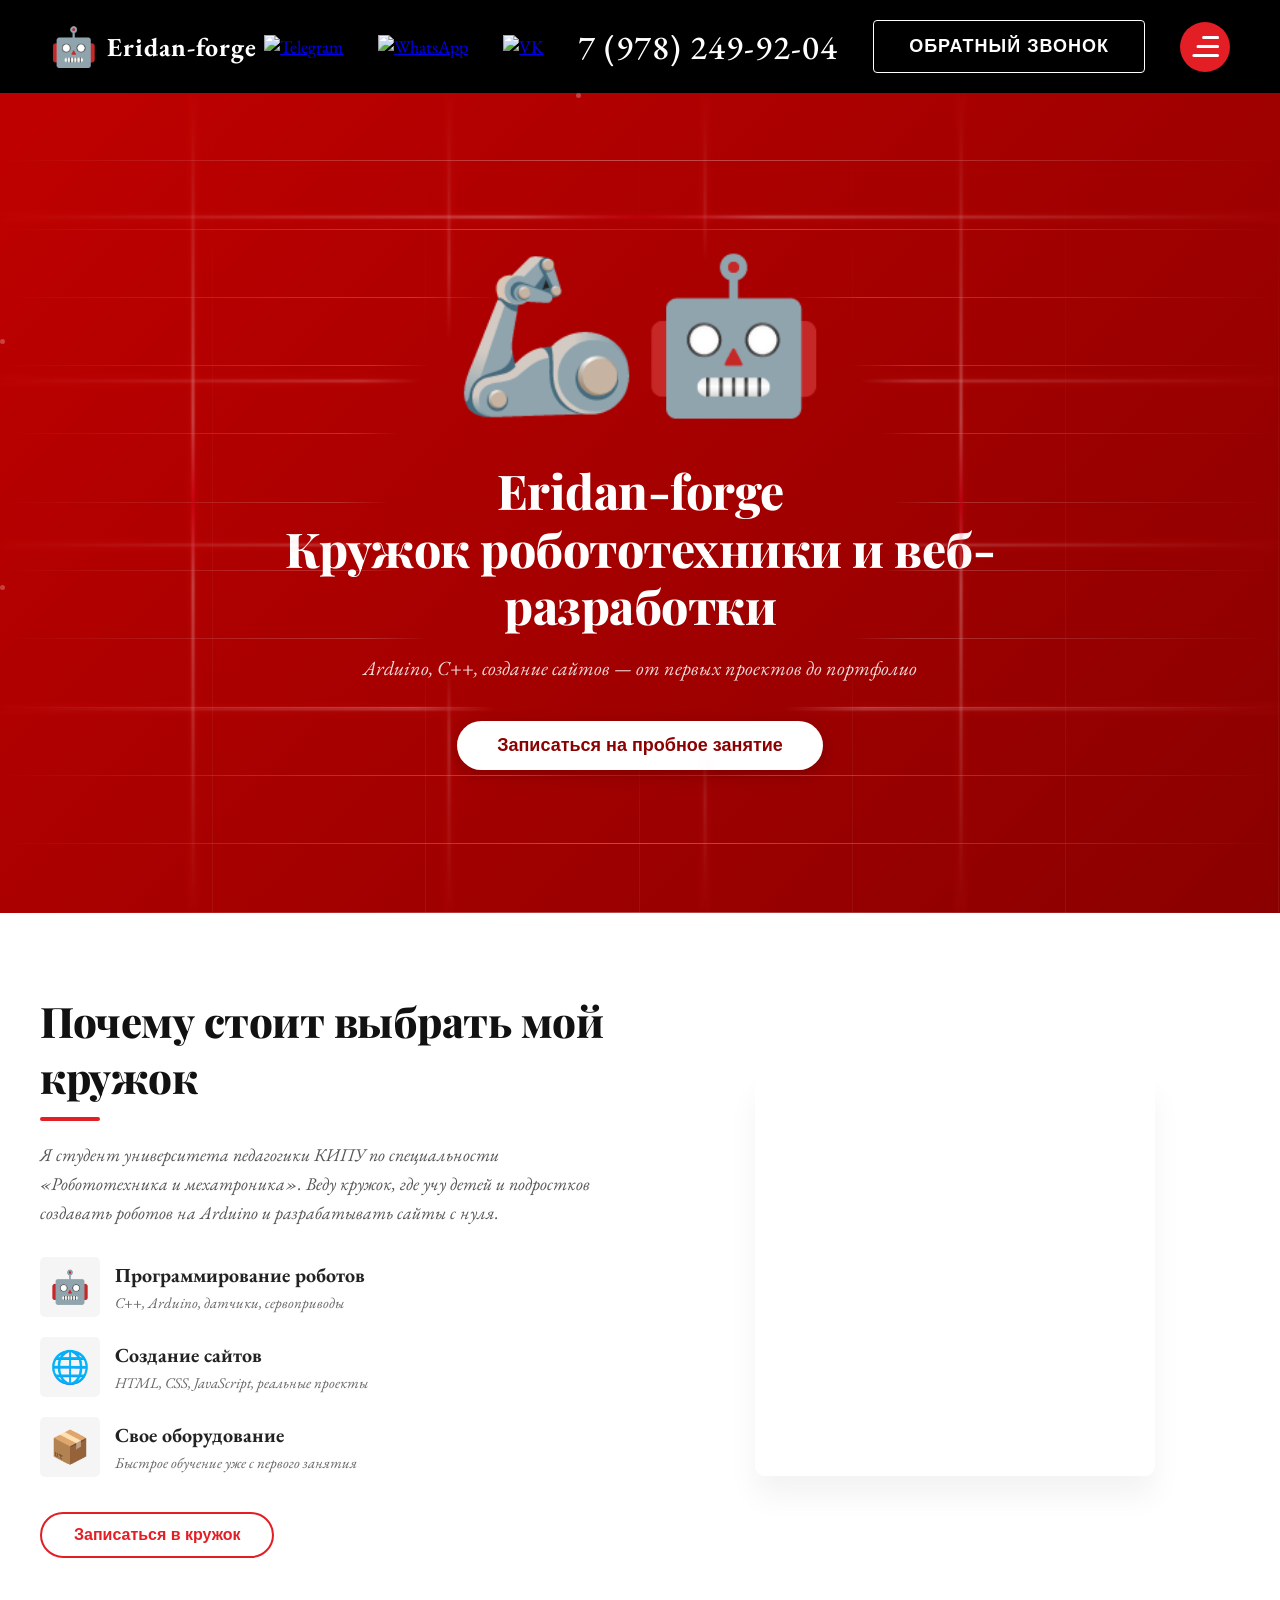
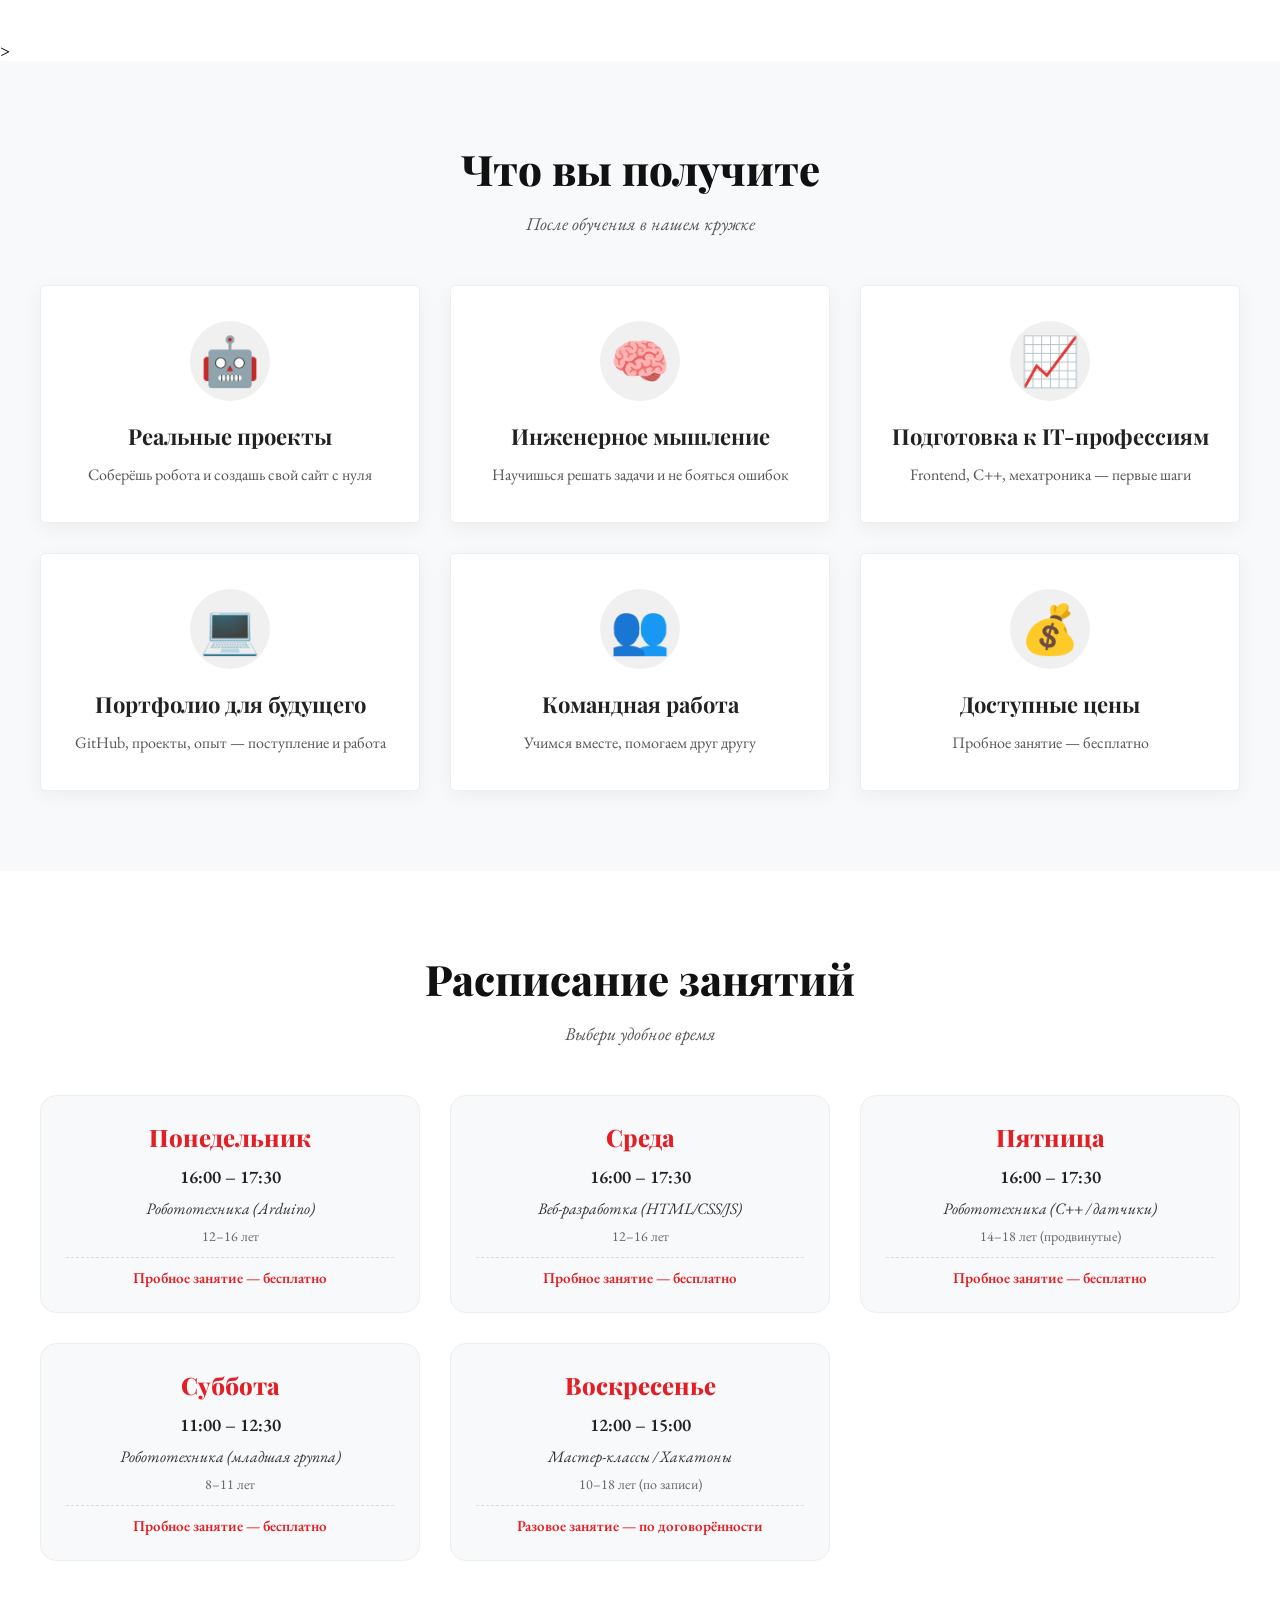
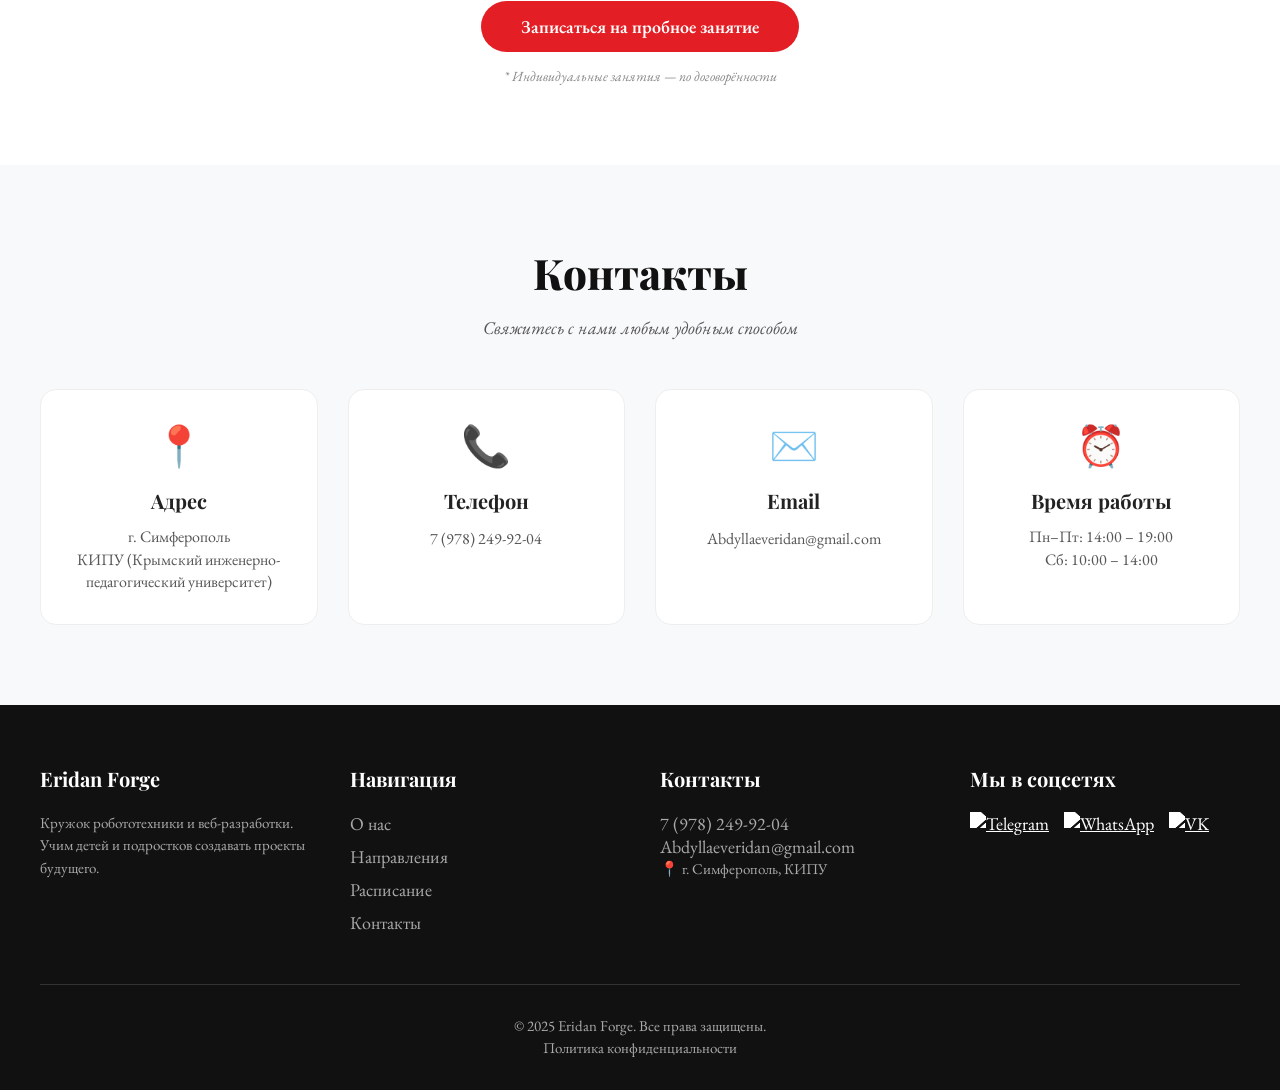
==== ROBOT-SITE/index.html @ 7666ee65 "Первый коммит: сайт готов" ====
<!DOCTYPE html>
<html lang="ru">
<head>
    <!-- ЧАСТЬ 1 -->
    <meta charset="UTF-8">
    <meta name="viewport" content="width=device-width, initial-scale=1.0">
    <title>Eridan-forge | Робототехника</title>
    <link rel="stylesheet" href="style.css">
    <link rel="icon" type="image/svg+xml" href="data:image/svg+xml,<svg xmlns='http://www.w3.org/2000/svg' viewBox='0 0 100 100'><text y='.9em' font-size='90'>🤖</text></svg>">
</head>
<body>

    <div class="topbar">
        <div class="logo">
            <div class="logo-icon">🤖</div>
            <span class="logo-text">Eridan-forge</span>
        </div>
        
        <div class="contacts">
            <!-- Telegram -->
            <a href="#"><img src="https://img.icons8.com/material-rounded/24/ffffff/telegram-app.png" alt="Telegram"></a>
            
            <!-- WhatsApp -->
            <a href="#"><img src="https://img.icons8.com/material-rounded/24/ffffff/whatsapp--v1.png" alt="WhatsApp"></a>
            
            <!-- VK -->
            <a href="#"><img src="https://img.icons8.com/material-rounded/24/ffffff/vk-com--v1.png" alt="VK"></a>
            
            <a href="tel:79782499204" class="phone">7 (978) 249-92-04</a>
            <button class="callback-btn">ОБРАТНЫЙ ЗВОНОК</button>
            <button class="menu-btn" id="menu-Btn">
                <span></span>
                <span></span>
                <span></span>
            </button>
        </div>
    </div>
<!-- ЧАСТЬ 2 -->
    <section class="hero" id="home">

<div class="grid-neon">
    <div class="grid-lines">
        <div class="grid-v"></div> <div class="grid-v"></div>
        <div class="grid-v"></div> <div class="grid-v"></div>
        <div class="grid-v"></div> <div class="grid-v"></div>
        <div class="grid-v"></div> <div class="grid-v"></div>
        <div class="grid-v"></div> <div class="grid-v"></div>
        <div class="grid-v"></div> <div class="grid-v"></div>
    </div>
    
    <div class="grid-h">
        <div class="grid-h-line"></div> <div class="grid-h-line"></div>
        <div class="grid-h-line"></div> <div class="grid-h-line"></div>
        <div class="grid-h-line"></div> <div class="grid-h-line"></div>
        <div class="grid-h-line"></div> <div class="grid-h-line"></div>
        <div class="grid-h-line"></div> <div class="grid-h-line"></div>
        <div class="grid-h-line"></div> <div class="grid-h-line"></div>
    </div>
    
    <div class="runners-h">
        <div class="runner-h" style="top: 15%; animation-delay: 0s;"></div>
        <div class="runner-h" style="top: 35%; animation-delay: -2s;"></div>
        <div class="runner-h" style="top: 55%; animation-delay: -4s;"></div>
        <div class="runner-h" style="top: 75%; animation-delay: -6s;"></div>
    </div>
    
    <div class="runners-v">
        <div class="runner-v" style="left: 15%; animation-delay: 0s;"></div>
        <div class="runner-v" style="left: 35%; animation-delay: -2s;"></div>
        <div class="runner-v" style="left: 55%; animation-delay: -4s;"></div>
        <div class="runner-v" style="left: 75%; animation-delay: -6s;"></div>
    </div>
    
    <div class="neon-dots">
        <div class="neon-dot" style="top: 15%; left: 15%; animation-delay: 0s;"></div>
        <div class="neon-dot" style="top: 35%; left: 35%; animation-delay: 0.6s;"></div>
        <div class="neon-dot" style="top: 55%; left: 55%; animation-delay: 1.2s;"></div>
        <div class="neon-dot" style="top: 75%; left: 75%; animation-delay: 1.8s;"></div>
        <div class="neon-dot" style="top: 85%; left: 25%; animation-delay: 2.4s;"></div>
    </div>
    
    <div class="travel-dot" style="top: 30%; animation: travelHorizontal 5s linear infinite; animation-delay: 0s;"></div>
    <div class="travel-dot" style="top: 60%; animation: travelHorizontal 6s linear infinite; animation-delay: -2s;"></div>
    <div class="travel-dot travel-dot-vertical" style="left: 45%; animation: travelVertical 5s linear infinite; animation-delay: -1s;"></div>
</div>

        <div class="hero-content">
            <div class="hero-robot">🦾🤖</div>
            <h1 class="hero-title">Eridan-forge<br>Кружок робототехники и веб-разработки</h1>
            <p class="hero-subtitle">Arduino, C++, создание сайтов — от первых проектов до портфолио</p>
            <button class="hero-btn">Записаться на пробное занятие</button>
        </div>
    </section>






    <!-- ЧАСТЬ 4 -->
    <section class="why-us" id="about">
        <div class="why-container">
            <div class="why-text">
                <h2 class="why-title">Почему стоит выбрать мой кружок</h2>
                <p class="why-description">
                    Я студент университета педагогики КИПУ по специальности «Робототехника и мехатроника». 
                    Веду кружок, где учу детей и подростков создавать роботов на Arduino 
                    и разрабатывать сайты с нуля.
                </p>
                <div class="why-features">
                    <div class="feature">
                        <span class="feature-icon">🤖</span>
                        <div>
                            <h4>Программирование роботов</h4>
                            <p>C++, Arduino, датчики, сервоприводы</p>
                        </div>
                    </div>
                    <div class="feature">
                        <span class="feature-icon">🌐</span>
                        <div>
                            <h4>Создание сайтов</h4>
                            <p>HTML, CSS, JavaScript, реальные проекты</p>
                        </div>
                    </div>
                    <div class="feature">
                        <span class="feature-icon">📦</span>
                        <div>
                            <h4>Свое оборудование</h4>
                            <p>Быстрое обучение уже с первого занятия</p>
                        </div>
                    </div>
                </div>
                <button class="why-btn">Записаться в кружок</button>
            </div>
            <div class="why-image">
                <div class="robot-placeholder"></div>
            </div>
        </div>
    </section>>








<!-- ЧАСТЬ 5 -->
    <section class="features-grid">
        <div class="container">
            <h2 class="section-title">Что вы получите</h2>
            <p class="section-subtitle">После обучения в нашем кружке</p>
            
            <div class="grid-cards">
                <div class="card">
                    <div class="card-icon">🤖</div>
                    <h3 class="card-title">Реальные проекты</h3>
                    <p class="card-text">Соберёшь робота и создашь свой сайт с нуля</p>
                </div>
                
                <div class="card">
                    <div class="card-icon">🧠</div>
                    <h3 class="card-title">Инженерное мышление</h3>
                    <p class="card-text">Научишься решать задачи и не бояться ошибок</p>
                </div>
                
                <div class="card">
                    <div class="card-icon">📈</div>
                    <h3 class="card-title">Подготовка к IT-профессиям</h3>
                    <p class="card-text">Frontend, C++, мехатроника — первые шаги</p>
                </div>
                
                <div class="card">
                    <div class="card-icon">💻</div>
                    <h3 class="card-title">Портфолио для будущего</h3>
                    <p class="card-text">GitHub, проекты, опыт — поступление и работа</p>
                </div>
                
                <div class="card">
                    <div class="card-icon">👥</div>
                    <h3 class="card-title">Командная работа</h3>
                    <p class="card-text">Учимся вместе, помогаем друг другу</p>
                </div>
                
                <div class="card">
                    <div class="card-icon">💰</div>
                    <h3 class="card-title">Доступные цены</h3>
                    <p class="card-text">Пробное занятие — бесплатно</p>
                </div>
            </div>
        </div>
    </section>







        <!-- ЧАСТЬ 6 -->
    <section class="schedule" id="schedule">
        <div class="container">
            <h2 class="section-title">Расписание занятий</h2>
            <p class="section-subtitle">Выбери удобное время</p>
            
            <div class="schedule-grid">
               
                <div class="schedule-card">
                    <div class="schedule-day">Понедельник</div>
                    <div class="schedule-time">16:00 – 17:30</div>
                    <div class="schedule-program">Робототехника (Arduino)</div>
                    <div class="schedule-age">12–16 лет</div>
                    <div class="schedule-price">Пробное занятие — бесплатно</div>
                </div>
                
                
                <div class="schedule-card">
                    <div class="schedule-day">Среда</div>
                    <div class="schedule-time">16:00 – 17:30</div>
                    <div class="schedule-program">Веб-разработка (HTML/CSS/JS)</div>
                    <div class="schedule-age">12–16 лет</div>
                    <div class="schedule-price">Пробное занятие — бесплатно</div>
                </div>
                
               
                <div class="schedule-card">
                    <div class="schedule-day">Пятница</div>
                    <div class="schedule-time">16:00 – 17:30</div>
                    <div class="schedule-program">Робототехника (C++ / датчики)</div>
                    <div class="schedule-age">14–18 лет (продвинутые)</div>
                    <div class="schedule-price">Пробное занятие — бесплатно</div>
                </div>
                
                
                <div class="schedule-card">
                    <div class="schedule-day">Суббота</div>
                    <div class="schedule-time">11:00 – 12:30</div>
                    <div class="schedule-program">Робототехника (младшая группа)</div>
                    <div class="schedule-age">8–11 лет</div>
                    <div class="schedule-price">Пробное занятие — бесплатно</div>
                </div>
                
                
                <div class="schedule-card">
                    <div class="schedule-day">Воскресенье</div>
                    <div class="schedule-time">12:00 – 15:00</div>
                    <div class="schedule-program">Мастер-классы / Хакатоны</div>
                    <div class="schedule-age">10–18 лет (по записи)</div>
                    <div class="schedule-price">Разовое занятие — по договорённости</div>
                </div>
            </div>
            
            <div class="schedule-footer">
                <button class="schedule-btn" id="scheduleBtn">Записаться на пробное занятие</button>
                <p class="schedule-note">* Индивидуальные занятия — по договорённости</p>
            </div>
        </div>
    </section>








        <!-- ЧАСТЬ 7 -->
    <section class="contacts-section" id="contacts">
        <div class="container">
            <h2 class="section-title">Контакты</h2>
            <p class="section-subtitle">Свяжитесь с нами любым удобным способом</p>
            
            <div class="contacts-grid">
                <div class="contact-card">
                    <div class="contact-icon">📍</div>
                    <h3>Адрес</h3>
                    <p>г. Симферополь<br>КИПУ (Крымский инженерно-педагогический университет)</p>
                </div>
                
                <div class="contact-card">
                    <div class="contact-icon">📞</div>
                    <h3>Телефон</h3>
                    <a href="tel:79782499204" class="contact-phone">7 (978) 249-92-04</a>
                </div>
                
                <div class="contact-card">
                    <div class="contact-icon">✉️</div>
                    <h3>Email</h3>
                    <a href="mailto:Abdyllaeveridan@gmail.com" class="contact-email">Abdyllaeveridan@gmail.com</a>
                </div>
                
                <div class="contact-card">
                    <div class="contact-icon">⏰</div>
                    <h3>Время работы</h3>
                    <p>Пн–Пт: 14:00 – 19:00<br>Сб: 10:00 – 14:00</p>
                </div>
            </div>
        </div>
    </section>










        <!-- ЧАСТЬ 8 -->
    <footer class="footer">
        <div class="container">
            <div class="footer-grid">
                <div class="footer-about">
                    <h3>Eridan Forge</h3>
                    <p>Кружок робототехники и веб-разработки. Учим детей и подростков создавать проекты будущего.</p>
                </div>
                
                <div class="footer-links">
                    <h3>Навигация</h3>
                    <ul>
                        <li><a href="#about">О нас</a></li>
                        <li><a href="#features">Направления</a></li>
                        <li><a href="#schedule">Расписание</a></li>
                        <li><a href="#contacts">Контакты</a></li>
                    </ul>
                </div>
                
                <div class="footer-contacts">
                    <h3>Контакты</h3>
                    <a href="tel:79782499204" style="color: #aaa; text-decoration: none;">7 (978) 249-92-04</a>
                    <a href="mailto:Abdyllaeveridan@gmail.com" style="color: #aaa; text-decoration: none;">Abdyllaeveridan@gmail.com</a>
                    <p>📍 г. Симферополь, КИПУ</p>
                </div>
                
                <div class="footer-social">
                    <h3>Мы в соцсетях</h3>
                    <div class="social-icons">
                        <a href="#"><img src="https://img.icons8.com/material-rounded/24/ffffff/telegram-app.png" alt="Telegram"></a>
                        <a href="#"><img src="https://img.icons8.com/material-rounded/24/ffffff/whatsapp--v1.png" alt="WhatsApp"></a>
                        <a href="#"><img src="https://img.icons8.com/material-rounded/24/ffffff/vk-com--v1.png" alt="VK"></a>
                    </div>
                </div>
            </div>
            
            <div class="footer-bottom">
                <p>© 2025 Eridan Forge. Все права защищены.</p>
                <p><a href="#">Политика конфиденциальности</a></p>
            </div>
        </div>
    </footer>








<!-- ЧАСТЬ 3 -->
    <div class="overlay" id="overlay"></div>
    
    <div class="side-menu" id="sideMenu">
        <button class="close-menu" id="closeMenuBtn">✕</button>
        
        <div class="menu-links">
    <a href="#home">Главная</a>
    <a href="#about">О нас</a>
    <a href="#schedule">Расписание</a>
    <a href="#contacts">Контакты</a>
</div>
        
        <div class="menu-social">
            <a href="#"><img src="https://img.icons8.com/material-rounded/24/000000/telegram-app.png" alt="Telegram"></a>
            <a href="#"><img src="https://img.icons8.com/material-rounded/24/000000/whatsapp--v1.png" alt="WhatsApp"></a>
            <a href="#"><img src="https://img.icons8.com/material-rounded/24/000000/vk-com--v1.png" alt="VK"></a>
        </div>
        
        <div class="menu-phone">
            7 (978) 249-92-04
        </div>
    </div>




<div class="call-modal-overlay" id="callModalOverlay"></div>

<div class="call-modal" id="callModal">
   
    
    <div class="call-modal-header">
        <button class="close-call-modal" id="closeCallModalBtn">✕</button>
        <h3>📞 Обратный звонок</h3>
        <p>Оставьте номер — мы перезвоним в ближайшее время</p>
    </div>
    
                    <div class="call-modal-body">
            <div class="phone-row">
                <div class="phone-input-wrapper">
                   
                    <div class="phone-code-wrapper" id="countrySelectorBtn">
                        <span class="country-code" id="selectedCode">+7</span>
                        <span class="arrow-icon" id="arrowIcon">▼</span>
                    </div>
                    
                    
                    <div class="phone-input">
                        <input type="tel" id="phoneNumber" placeholder="(000) 000-00-00" maxlength="15">
                    </div>
                    
                   
                    <div class="flag-dropdown" id="flagDropdown">
                        <div class="flag-option" data-flag="🇷🇺" data-code="+7" data-country="Россия">
                            <span class="flag">🇷🇺</span>
                            <span class="country-name">Россия</span>
                            <span class="country-code">+7</span>
                        </div>
                        <div class="flag-option" data-flag="🇺🇸" data-code="+1" data-country="США">
                            <span class="flag">🇺🇸</span>
                            <span class="country-name">США</span>
                            <span class="country-code">+1</span>
                        </div>
                        <div class="flag-option" data-flag="🇰🇿" data-code="+7" data-country="Казахстан">
                            <span class="flag">🇰🇿</span>
                            <span class="country-name">Казахстан</span>
                            <span class="country-code">+7</span>
                        </div>
                        <div class="flag-option" data-flag="🇧🇾" data-code="+375" data-country="Беларусь">
                            <span class="flag">🇧🇾</span>
                            <span class="country-name">Беларусь</span>
                            <span class="country-code">+375</span>
                        </div>
                        <div class="flag-option" data-flag="🇺🇦" data-code="+380" data-country="Украина">
                            <span class="flag">🇺🇦</span>
                            <span class="country-name">Украина</span>
                            <span class="country-code">+380</span>
                        </div>
                    </div>
                </div>
            </div>
            
            <button class="submit-call-btn" id="submitCallBtn">Перезвоните мне</button>
        </div>


<script src="script.js"></script>

</body>
</html>
---- ROBOT-SITE/style.css ----
@import url('https://fonts.googleapis.com/css2?family=Playfair+Display:wght@400;500;600;700;800;900&family=EB+Garamond:wght@400;500;600;700&display=swap');



* { /*ЧАСТЬ 1*/
    margin: 0;
    padding: 0;
    box-sizing: border-box;
}



body {
    font-family: 'EB Garamond', serif;
    font-size: 18px;
}

.hero-title, .why-title {
    font-family: 'Playfair Display', serif;
    font-weight: 800;
    letter-spacing: -0.5px;
}

.hero-subtitle, .why-description, .feature p {
    font-family: 'EB Garamond', serif;
    font-size: 1.1rem;
    font-style: italic;
    color: #2c2c2c;
}




.topbar {
    background-color: #000;
    display: flex;
    justify-content: space-between;
    align-items: center;
    padding: 20px 50px;
    flex-wrap: wrap;
    position: sticky;
    top: 0;
    z-index: 997;
    transition: box-shadow 0.3s ease;

}

.topbar.scrolled {
    box-shadow: 0 4px 15px rgba(0, 0, 0, 0.3);
}




.logo {
    display: flex;
    align-items: center;
    gap: 10px;
}

.logo-icon {
    font-size: 38px;
}

.logo-text {
    color: white;
    font-size: 26px;
    font-weight: bold;
    letter-spacing: 1px;
}

.contacts {
    display: flex;
    align-items: center;
    gap: 35px;
    flex-wrap: wrap;
    justify-content: flex-end;
}

.contacts a img {
    width: 38px;
    height: 38px;
    transition: transform 0.2s;
}

.contacts a img:hover {
    transform: scale(1.1);
}

.phone {
    color: white;
    font-size: 34px;
    font-weight: 500;
    letter-spacing: 1px;
    text-decoration: none;
}

.callback-btn {
    background: transparent;
    border: 1px solid white;
    color: white;
    padding: 15px 35px;
    font-size: 18px;
    font-family: 'Courier New' monospace;
    font-weight: 600;
    letter-spacing: 1px;
    cursor: pointer;
    transition: 0.3s;
    border-radius: 4px;
}

.callback-btn:hover {
    background: white;
    color: black;
}

.menu-btn {
    background-color: #e31e24;
    border: none;
    width: 50px;
    height: 50px;
    border-radius: 50%;
    display: flex;
    flex-direction: column;
    justify-content: center;
    align-items: center;
    gap: 6px;
    cursor: pointer;
    padding: 0;
}

.menu-btn span {
    width: 28px;
    height: 3px;
    background: white;
    border-radius: 2px;
    transform-origin: right center;
    transition: transform 0.25s cubic-bezier(0.34, 1.2, 0.64, 1);
}

.menu-btn span:nth-child(1) {
    transform: scaleX(0.6);
    transform-origin: right center;
}

.menu-btn span:nth-child(2) {
    transform: scaleX(0.8);
    transform-origin: right center;
}

.menu-btn span:nth-child(3) {
    transform: scaleX(0.95); 
    transform-origin: right center;
}

.menu-btn:hover span:nth-child(3) {
    transform: scaleX(0.95); 
}

.menu-btn:hover span:nth-child(2) {
    transform: scaleX(0.95);
    transition-delay: 0.05s;
}

.menu-btn:hover span:nth-child(1) {
    transform: scaleX(0.95);
    transition-delay: 0.1s;
}

.menu-btn span:nth-child(1) {
    transition-delay: 0.1s;
}

.menu-btn span:nth-child(2) {
    transition-delay: 0.05s;
}

.menu-btn span:nth-child(3) {
    transition-delay: 0s;
}

.menu-btn:active {
    transform: scale(0.95);
}













/*ЧАСТЬ 2*/
.hero {
    background: linear-gradient(135deg, #c00000 0%, #8B0000 100%);
    min-height: calc(100vh - 80px);
    display: flex;
    align-items: center;
    justify-content: center;
    text-align: center;
    padding: 40px 20px;
}

.hero-content {
    max-width: 800px;
}

.hero-robot {
    font-size: 150px;
    margin-bottom: 30px;
    animation: float 3s ease-in-out infinite; 
}

.hero-title {
    font-size: 48px;
    font-weight: 800;
    color: white;
    margin-bottom: 20px;
    line-height: 1.2;
}

.hero-subtitle {
    font-size: 20px;
    color: rgba(255,255,255,0.85);
    margin-bottom: 40px;
}

.hero-btn {
    background: white;
    color: #8B0000;
    border: none;
    padding: 14px 40px;
    font-size: 18px;
    font-weight: 700;
    border-radius: 50px;
    cursor: pointer;
    transition: all 0.3s ease;
    box-shadow: 0 4px 15px rgba(0,0,0,0.2);
}

.hero-btn:hover {
    transform: scale(1.05);
    background: #f5f5f5;
    box-shadow: 0 6px 20px rgba(0,0,0,0.3);
}




.hero {
    position: relative;
    overflow: hidden;
}


.grid-neon {
    position: absolute;
    top: 0;
    left: 0;
    width: 100%;
    height: 100%;
    pointer-events: none;
    z-index: 1;
}

.grid-lines {
    opacity: 0.2;
    position: absolute;
    top: 0;
    left: 0;
    width: 200%;
    height: 200%;
    display: flex;
    flex-wrap: wrap;
}

.grid-v {
    width: 8.33%;
    height: 100%;
    position: relative;
}

.grid-v::after {
    content: '';
    position: absolute;
    right: 0;
    top: 0;
    width: 1px;
    height: 100%;
    background: linear-gradient(
        to bottom,
        rgba(255, 255, 255, 0) 0%,
        rgba(255, 255, 255, 0.3) 20%,
        rgba(255, 255, 255, 0.6) 50%,
        rgba(255, 255, 255, 0.3) 80%,
        rgba(255, 255, 255, 0) 100%
    );
}

.grid-h {
    position: absolute;
    top: 0;
    left: 0;
    width: 100%;
    height: 100%;
    display: flex;
    flex-direction: column;
}

.grid-h-line {
    height: 8.33%;
    width: 100%;
    position: relative;
}

.grid-h-line::after {
    content: '';
    position: absolute;
    bottom: 0;
    left: 0;
    width: 100%;
    height: 1px;
    background: linear-gradient(
        to right,
        rgba(255, 255, 255, 0) 0%,
        rgba(255, 255, 255, 0.3) 20%,
        rgba(255, 255, 255, 0.6) 50%,
        rgba(255, 255, 255, 0.3) 80%,
        rgba(255, 255, 255, 0) 100%
    );
}



.runners-h {
    position: absolute;
    top: 0;
    left: 0;
    width: 100%;
    height: 100%;
}

.runner-h {
    position: absolute;
    width: 100%;
    height: 2px;
    background: linear-gradient(
        to right,
        rgba(255, 255, 255, 0) 0%,
        rgba(255, 255, 255, 0.8) 40%,
        rgba(255, 0, 50, 0.9) 50%,
        rgba(255, 255, 255, 0.8) 60%,
        rgba(255, 255, 255, 0) 100%
    );
    filter: blur(1px);
    box-shadow: 0 0 8px rgba(255, 50, 50, 0.6);
    animation: moveHorizontal 6s linear infinite;
}

.runners-v {
    position: absolute;
    top: 0;
    left: 0;
    width: 100%;
    height: 100%;
}

.runner-v {
    position: absolute;
    width: 2px;
    height: 100%;
    background: linear-gradient(
        to bottom,
        rgba(255, 255, 255, 0) 0%,
        rgba(255, 255, 255, 0.8) 40%,
        rgba(255, 0, 50, 0.9) 50%,
        rgba(255, 255, 255, 0.8) 60%,
        rgba(255, 255, 255, 0) 100%
    );
    filter: blur(1px);
    box-shadow: 0 0 8px rgba(255, 50, 50, 0.6);
    animation: moveVertical 8s linear infinite;
}

.neon-dots {
    opacity: 0.5;
    position: absolute;
    top: 0;
    left: 0;
    width: 100%;
    height: 100%;
}

.neon-dot {
    position: absolute;
    width: 4px;
    height: 4px;
    background: white;
    border-radius: 50%;
    box-shadow: 0 0 12px rgba(255, 100, 100, 0.8);
    opacity: 0;
    animation: pulseBright 2.5s infinite;
}

.travel-dot {
    opacity: 0.5;
    position: absolute;
    width: 5px;
    height: 5px;
    background: white;
    border-radius: 50%;
    box-shadow: 0 0 16px rgba(255, 50, 50, 1);
    filter: blur(0.5px);
    animation: travelHorizontal 5s linear infinite;
}

.travel-dot-vertical {
    animation: travelVertical 7s linear infinite;
}

.grid-neon {
    opacity: 0.5;
    mask-image: radial-gradient(
        circle at center,
        transparent 0%,
        transparent 33%,
        black 40%,
        black 90%
    );
    -webkit-mask-image: radial-gradient(
        circle at center,
        transparent 0%,
        transparent 33%,
        black 40%,
        black 90%
    );
}

@keyframes moveHorizontal {
    0% {
        left: -100%;
        opacity: 0;
    }
    10% {
        opacity: 1;
    }
    50% {
        left: 100%;
        opacity: 1;
    }
    90% {
        opacity: 1;
    }
    100% {
        left: 200%;
        opacity: 0;
    }
}

@keyframes moveVertical {
    0% {
        top: -100%;
        opacity: 0;
    }
    10% {
        opacity: 1;
    }
    50% {
        top: 100%;
        opacity: 1;
    }
    90% {
        opacity: 1;
    }
    100% {
        top: 200%;
        opacity: 0;
    }
}

@keyframes pulseBright {
    0%, 100% {
        opacity: 0;
        transform: scale(0.5);
        box-shadow: 0 0 0 red;
    }
    50% {
        opacity: 1;
        transform: scale(1.8);
        box-shadow: 0 0 20px rgba(255, 80, 80, 1);
    }
}

@keyframes travelHorizontal {
    0% {
        left: -10%;
        top: 30%;
        opacity: 0;
    }
    20% {
        opacity: 1;
    }
    80% {
        opacity: 1;
    }
    100% {
        left: 110%;
        top: 30%;
        opacity: 0;
    }
}

@keyframes travelVertical {
    0% {
        top: -10%;
        left: 50%;
        opacity: 0;
    }
    20% {
        opacity: 1;
    }
    80% {
        opacity: 1;
    }
    100% {
        top: 110%;
        left: 50%;
        opacity: 0;
    }
}

@keyframes float {
    0% {
        transform: translateY(0px);
    }
    50% {
        transform: translateY(-15px);
    }
    100% {
        transform: translateY(0px);
    }
}

@media (max-width: 600px) {
    .hero-title {
        font-size: 32px;
    }
    
    .hero-robot {
        font-size: 80px;
    }
    
    .hero-subtitle {
        font-size: 16px;
    }
    
    .hero-btn {
        padding: 12px 30px;
        font-size: 16px;
    }
}










/* ЧАСТЬ 3 */

.overlay {
    position: fixed;
    top: 0;
    left: 0;
    width: 100%;
    height: 100%;
    background: rgba(0, 0, 0, 0.7);
    backdrop-filter: blur(3px);
    z-index: 998;
    opacity: 0;
    visibility: hidden;
    transition: opacity 0.3s ease, visibility 0.3s ease;
}



.overlay.active {
    opacity: 1;
    visibility: visible;
}




.side-menu {
    position: fixed;
    top: 0;
    right: -400px;
    width: 320px;
    height: 100%;
    background: white;
    z-index: 999;
    transition: right 0.4s cubic-bezier(0.2, 0.9, 0.4, 1.1);
    display: flex;
    flex-direction: column;
    padding: 30px 25px;
    box-shadow: -5px 0 30px rgba(0, 0, 0, 0.3);
}

.side-menu.open {
    right: 0;
}





.close-menu {
    background: none;
    border: none;
    font-size: 32px;
    cursor: pointer;
    align-self: flex-end;
    color: #333;
    margin-bottom: 30px;
    transition: transform 0.2s;
}

.close-menu:hover {
    transform: scale(1.1);
    color: #e31e24;
}




.menu-links {
    display: flex;
    flex-direction: column;
    gap: 25px;
    flex: 1;
}

.menu-links a {
    text-decoration: none;
    font-size: 24px;
    font-weight: 600;
    color: #222;
    transition: color 0.2s, transform 0.2s;
    padding: 8px 0;
    border-bottom: 2px solid transparent;
}

.menu-links a:hover {
    color: #e31e24;
    transform: translateX(-5px);
    border-bottom-color: #e31e24;
}


.menu-social {
    display: flex;
    gap: 20px;
    justify-content: center;
    padding-top: 20px;
    border-top: 1px solid #eee;
}

.menu-social a img {
    width: 28px;
    height: 28px;
    transition: transform 0.2s;
}

.menu-social a img:hover {
    transform: scale(1.15);
}


.menu-phone {
    text-align: center;
    margin-top: 20px;
    font-size: 18px;
    font-weight: 600;
    color: #e31e24;
}



.side-menu::before {
    content: '';
    position: absolute;
    top: 0;
    left: 0;
    width: 100%;
    height: 3px;
    background: linear-gradient(90deg, #e31e24, #ff6b6b, #e31e24);
    background-size: 200% 100%;
    animation: menuLineMove 3s linear infinite;
}

@keyframes menuLineMove {
    0% { background-position: 100% 0; }
    100% { background-position: -100% 0; }
}



.side-menu::after {
    content: '';
    position: absolute;
    bottom: 15px;
    right: 15px;
    width: 8px;
    height: 8px;
    background: #e31e24;
    border-radius: 50%;
    box-shadow: 0 0 6px #e31e24;
    animation: dotPulse 2s infinite;
}

@keyframes dotPulse {
    0%, 100% { opacity: 0.3; transform: scale(0.8); }
    50% { opacity: 1; transform: scale(1.2); box-shadow: 0 0 12px #e31e24; }
}



.menu-links::before {
    content: '';
    position: absolute;
    top: 15px;
    left: 15px;
    width: 5px;
    height: 5px;
    background: #e31e24;
    border-radius: 50%;
    opacity: 0.6;
    animation: dotPulse 2.5s infinite;
}



.menu-links a {
    position: relative;
    transition: all 0.3s ease;
}

.menu-links a:hover {
    text-shadow: 0 0 4px rgba(227, 30, 36, 0.5);
    letter-spacing: 1px;
}


.menu-social a:nth-child(1) img { transition-delay: 0s; }
.menu-social a:nth-child(2) img { transition-delay: 0.05s; }
.menu-social a:nth-child(3) img { transition-delay: 0.1s; }


.side-menu {
    background: rgba(255, 255, 255, 0.98);
    backdrop-filter: blur(0px);
}


.menu-links a:hover::before {
    content: '';
    position: absolute;
    left: -10px;
    top: 50%;
    transform: translateY(-50%);
    width: 3px;
    height: 70%;
    background: #e31e24;
    border-radius: 2px;
    animation: lineFade 0.2s ease;
}

@keyframes lineFade {
    from { height: 0%; opacity: 0; }
    to { height: 70%; opacity: 1; }
}



.call-modal-overlay {
    position: fixed;
    top: 0;
    left: 0;
    width: 100%;
    height: 100%;
    background: rgba(0, 0, 0, 0.8);
    backdrop-filter: blur(4px);
    z-index: 2000;
    opacity: 0;
    visibility: hidden;
    transition: opacity 0.3s ease, visibility 0.3s ease;
}

.call-modal-overlay.active {
    opacity: 1;
    visibility: visible;
}


.call-modal {
    position: fixed;
    top: 50%;
    left: 50%;
    transform: translate(-50%, -50%) scale(0.7);
    width: 550px;
    max-width: 90%;
    background: white;
    border-radius: 0px;  /* Квадратные углы */
    box-shadow: 0 20px 50px rgba(0, 0, 0, 0.5);
    z-index: 2001;
    opacity: 0;
    visibility: hidden;
    transition: all 0.4s cubic-bezier(0.34, 1.2, 0.64, 1);
    overflow: hidden;
}

.call-modal.active {
    opacity: 1;
    visibility: visible;
    transform: translate(-50%, -50%) scale(1);
}








.call-modal {
    box-shadow: 0 0 0 1px rgba(227, 30, 36, 0.3),
                0 0 20px rgba(227, 30, 36, 0.2),
                0 20px 50px rgba(0,0,0,0.3);
}


@keyframes borderGlow {
    0%, 100% {
        box-shadow: 0 0 0 1px rgba(227, 30, 36, 0.2),
                    0 0 15px rgba(227, 30, 36, 0.1),
                    0 20px 50px rgba(0,0,0,0.3);
    }
    50% {
        box-shadow: 0 0 0 1px rgba(255, 255, 255, 0.6),
                    0 0 30px rgba(250, 250, 250, 0.4),
                    0 20px 50px rgba(0,0,0,0.3);
    }
}

.call-modal {
    animation: borderGlow 5s infinite;
}







.call-modal-header {
    background: linear-gradient(135deg, #e31e24, #8B0000);
    padding: 25px 20px;
    color: white;
    text-align: center;
}

.call-modal-header h3 {
    font-size: 26px;
    margin-bottom: 8px;
}

.call-modal-header p {
    font-size: 16px;
    opacity: 0.9;
}



.close-call-modal {
    position: absolute;
    top: 15px;
    right: 20px;
    background: none;
    border: none;
    color: white;
    font-size: 28px;
    cursor: pointer;
    transition: transform 0.2s;
}

.close-call-modal:hover {
    transform: scale(1.1);
}


.call-modal-body {
    padding: 20px 35px;
}


.phone-row {
    display: flex;
    gap: 15px;
    align-items: center;
    margin-bottom: 35px;
}


.country-selector {
    flex-shrink: 0;
}

.country-btn {
    padding: 16px 18px;
    background: #f5f5f5;
    border: 1px solid #ddd;
    border-radius: 8px;
    font-size: 18px;
    cursor: pointer;
    display: flex;
    align-items: center;
    gap: 10px;
    transition: all 0.2s;
}

.country-btn:hover {
    border-color: #e31e24;
    background: #fff;
}

.country-info {
    display: flex;
    align-items: center;
    gap: 8px;
}

.flag-icon {
    font-size: 24px;
}

.country-code {
    font-weight: 600;
    color: #333;
    font-size: 18px;
    line-height: 1;  
    display: inline-flex;
    align-items: center;
}

.arrow-icon {
    font-size: 14px;
    transition: transform 0.2s;
}

.country-btn:hover .arrow-icon {
    transform: rotate(180deg);
}


.country-dropdown {
    position: absolute;
    top: 75px;
    left: 35px;
    background: white;
    border: 1px solid #ddd;
    border-radius: 8px;
    max-height: 250px;
    overflow-y: auto;
    display: none;
    z-index: 2002;
    box-shadow: 0 5px 20px rgba(0,0,0,0.15);
}

.country-dropdown.show {
    display: block;
}

.country-option {
    padding: 12px 18px;
    cursor: pointer;
    display: flex;
    align-items: center;
    gap: 12px;
    transition: background 0.2s;
}

.country-option:hover {
    background: #f0f0f0;
}

.country-option .flag {
    font-size: 20px;
}

.country-option .country-name {
    font-size: 16px;
}

.country-option .code {
    color: #e31e24;
    font-size: 15px;
    font-weight: 500;
}


.phone-input {
    flex: 1;
}

.phone-input input {
    width: 100%;
    padding: 16px;
    font-size: 18px;
    border: 1px solid #ddd;
    border-radius: 8px;
    transition: all 0.2s;
    font-family: monospace;
    text-align: left;
    background: #f5f5f5;
}

.phone-input input:focus {
    outline: none;
    border-color: #e31e24;
    background: white;
    box-shadow: 0 0 0 3px rgba(227, 30, 36, 0.1);
}


.submit-call-btn {
    width: 100%;
    padding: 16px;
    background: #e31e24;
    color: white;
    border: none;
    border-radius: 8px;
    font-size: 18px;
    font-weight: 600;
    cursor: pointer;
    transition: all 0.3s;
}

.submit-call-btn:hover {
    background: #8B0000;
    transform: translateY(-2px);
    box-shadow: 0 5px 15px rgba(227, 30, 36, 0.3);
}

.country-info {
    display: flex;
    align-items: center;
    gap: 8px;
}

.flag-icon {
    font-size: 24px;
    display: flex;
    align-items: center;
}

.country-code {
    font-size: 18px;
    font-weight: 600;
    display: flex;
    align-items: center;
    line-height: 0.1;
    margin-top: 8px;
}




.phone-row {
    display: flex;
    align-items: center;
    margin-bottom: 35px;
}


.phone-input-wrapper {
    flex: 1;
    position: relative;
}


.phone-input input {
    width: 100%;
    padding: 16px 16px 16px 100px;
    font-size: 18px;
    border: 1px solid #ddd;
    border-radius: 8px;
    transition: all 0.2s;
    font-family: monospace;
    background: #f5f5f5;
}

.phone-input input:focus {
    outline: none;
    border-color: #e31e24;
    background: white;
    box-shadow: 0 0 0 3px rgba(227, 30, 36, 0.1);
}


.phone-code-wrapper {
    position: absolute;
    left: 12px;
    top: 50%;
    transform: translateY(-50%);
    display: flex;
    align-items: center;
    gap: 5px;
    background: transparent;
    z-index: 2;
    cursor: pointer;
}

.country-code {
    font-size: 18px;
    font-weight: 600;
    color: #333;
    font-family: monospace;
}

.arrow-icon {
    font-size: 12px;
    color: #666;
    transition: transform 0.2s;
}


.flag-dropdown {
    position: absolute;
    top: 100%;
    left: 0;
    right: 0;
    margin-top: 8px;
    background: white;
    border: 1px solid #ddd;
    border-radius: 8px;
    max-height: 250px;
    overflow-y: auto;
    display: none;
    z-index: 2002;
    box-shadow: 0 8px 20px rgba(0,0,0,0.15);
}

.flag-dropdown.show {
    display: block;
}

.flag-option {
    padding: 12px 15px;
    cursor: pointer;
    display: flex;
    align-items: center;
    gap: 12px;
    transition: background 0.2s;
    border-bottom: 1px solid #f0f0f0;
}

.flag-option:last-child {
    border-bottom: none;
}

.flag-option:hover {
    background: #f5f5f5;
}

.flag-option .flag {
    font-size: 22px;
}

.flag-option .country-name {
    font-size: 15px;
    color: #333;
}

.flag-option .country-code {
    margin-left: auto;
    font-size: 14px;
    color: #e31e24;
}




.call-modal {
    overflow: visible;  
}

.phone-input-wrapper {
    overflow: visible;  
}

.flag-dropdown {
    position: absolute;
    top: 100%;
    left: 0;
    right: 0;
    margin-top: 5px;
    background: white;
    border: 1px solid #ddd;
    border-radius: 8px;
    max-height: 280px;
    overflow-y: auto;
    z-index: 9999;  
    box-shadow: 0 10px 30px rgba(0,0,0,0.2);
}


.call-modal-body {
    overflow: visible;
}




@media (max-width: 480px) {
    .side-menu {
        width: 280px;
    }
    
    .menu-links a {
        font-size: 20px;
    }
}





/* ЧАСТЬ 4 */
.why-us {
    background: white;
    padding: 80px 20px;
}

.why-container {
    max-width: 1200px;
    margin: 0 auto;
    display: flex;
    align-items: center;
    gap: 60px;
    flex-wrap: wrap;
}


.why-text {
    flex: 1;
    min-width: 280px;
}

.why-title {
    font-size: 42px;
    font-weight: 800;
    color: #111;
    margin-bottom: 20px;
    position: relative;
}

.why-title::after {
    content: '';
    display: block;
    width: 60px;
    height: 4px;
    background: #e31e24;
    margin-top: 12px;
    border-radius: 2px;
}

.why-description {
    font-size: 18px;
    color: #555;
    line-height: 1.6;
    margin-bottom: 30px;
}


.why-features {
    display: flex;
    flex-direction: column;
    gap: 20px;
    margin-bottom: 35px;
}

.feature {
    display: flex;
    align-items: center;
    gap: 15px;
}

.feature-icon {
    font-size: 32px;
    background: #f5f5f5;
    width: 60px;
    height: 60px;
    display: flex;
    align-items: center;
    justify-content: center;
    border-radius: 5px;
    transition: all 0.3s;
}

.feature:hover .feature-icon {
    background: #e31e24;
    transform: scale(1.05);
}

.feature h4 {
    font-size: 20px;
    font-weight: 700;
    color: #222;
    margin-bottom: 5px;
}

.feature p {
    font-size: 15px;
    color: #666;
}


.why-btn {
    background: transparent;
    border: 2px solid #e31e24;
    color: #e31e24;
    padding: 12px 32px;
    font-size: 16px;
    font-weight: 600;
    border-radius: 40px;
    cursor: pointer;
    transition: all 0.3s;
}

.why-btn:hover {
    background: #e31e24;
    color: white;
    transform: translateY(-3px);
    box-shadow: 0 6px 14px rgba(227, 30, 36, 0.3);
}


.why-image {
    flex: 1;
    display: flex;
    justify-content: center;
    align-items: center;
    min-width: 280px;
}

.robot-placeholder {
    font-size: 200px;
    background: linear-gradient(135deg, #ffffff, #ffffff);
    width: 100%;
    max-width: 400px;
    aspect-ratio: 1 / 1;
    display: flex;
    align-items: center;
    justify-content: center;
    border-radius: 10px;
    box-shadow: 0 20px 30px rgba(0, 0, 0, 0.05);
    transition: transform 0.3s;
}

.robot-placeholder:hover {
    transform: scale(1.02);
}


@media (max-width: 900px) {
    .why-container {
        flex-direction: column;
        text-align: center;
    }
    
    .why-title::after {
        margin-left: auto;
        margin-right: auto;
    }
    
    .feature {
        justify-content: center;
    }
    
    .why-image {
        order: -1;
    }
    
    .robot-placeholder {
        font-size: 120px;
        max-width: 280px;
    }
    
    .why-title {
        font-size: 32px;
    }
}












/* ЧАСТЬ 5 */
.features-grid {
    background: #f8f9fa;
    padding: 80px 20px;
}

.container {
    max-width: 1200px;
    margin: 0 auto;
}

.section-title {
    font-family: 'Playfair Display', serif;
    font-size: 42px;
    font-weight: 800;
    text-align: center;
    color: #111;
    margin-bottom: 15px;
}

.section-subtitle {
    font-family: 'EB Garamond', serif;
    font-size: 18px;
    text-align: center;
    color: #555;
    margin-bottom: 50px;
    font-style: italic;
}


.grid-cards {
    display: grid;
    grid-template-columns: repeat(3, 1fr);
    gap: 30px;
}


.card {
    background: white;
    padding: 35px 25px;
    border-radius: 5px;
    text-align: center;
    transition: all 0.3s;
    box-shadow: 0 5px 20px rgba(0, 0, 0, 0.05);
    border: 1px solid #eee;
}

.card:hover {
    transform: translateY(-8px);
    box-shadow: 0 15px 35px rgba(0, 0, 0, 0.1);
    border-color: #e31e24;
}


.card-icon {
    font-size: 48px;
    background: #f0f0f0;
    width: 80px;
    height: 80px;
    display: flex;
    align-items: center;
    justify-content: center;
    margin: 0 auto 20px;
    border-radius: 45px;
    transition: all 0.3s;
}

.card:hover .card-icon {
    background: #e31e24;
    transform: scale(1.05);
}


.card-title {
    font-family: 'Playfair Display', serif;
    font-size: 22px;
    font-weight: 700;
    margin-bottom: 12px;
    color: #222;
}


.card-text {
    font-family: 'EB Garamond', serif;
    font-size: 16px;
    color: #555;
    line-height: 1.5;
}


@media (max-width: 900px) {
    .grid-cards {
        grid-template-columns: repeat(2, 1fr);
        gap: 20px;
    }
    
    .section-title {
        font-size: 32px;
    }
}

@media (max-width: 600px) {
    .grid-cards {
        grid-template-columns: 1fr;
    }
    
    .card {
        padding: 25px 20px;
    }
    
    .card-icon {
        width: 60px;
        height: 60px;
        font-size: 32px;
    }
}










/* ЧАСТЬ 6 */
.schedule {
    background: white;
    padding: 80px 20px;
}

.schedule-grid {
    display: grid;
    grid-template-columns: repeat(auto-fit, minmax(280px, 1fr));
    gap: 30px;
    margin-bottom: 40px;
}


.schedule-card {
    background: #f8f9fa;
    border-radius: 16px;
    padding: 25px;
    text-align: center;
    transition: all 0.3s;
    border: 1px solid #eee;
}

.schedule-card:hover {
    transform: translateY(-5px);
    box-shadow: 0 10px 25px rgba(0, 0, 0, 0.08);
    border-color: #e31e24;
}


.schedule-day {
    font-family: 'Playfair Display', serif;
    font-size: 24px;
    font-weight: 800;
    color: #e31e24;
    margin-bottom: 12px;
}


.schedule-time {
    font-family: 'EB Garamond', serif;
    font-size: 18px;
    font-weight: 600;
    color: #222;
    margin-bottom: 10px;
}


.schedule-program {
    font-family: 'EB Garamond', serif;
    font-size: 16px;
    color: #333;
    margin-bottom: 8px;
    font-style: italic;
}


.schedule-age {
    font-family: 'EB Garamond', serif;
    font-size: 14px;
    color: #666;
    margin-bottom: 12px;
}


.schedule-price {
    font-family: 'EB Garamond', serif;
    font-size: 15px;
    font-weight: 600;
    color: #e31e24;
    margin-top: 10px;
    padding-top: 10px;
    border-top: 1px dashed #ddd;
}


.schedule-footer {
    text-align: center;
}

.schedule-btn {
    background: #e31e24;
    color: white;
    border: none;
    padding: 14px 40px;
    font-size: 18px;
    font-weight: 600;
    border-radius: 40px;
    cursor: pointer;
    transition: all 0.3s;
    font-family: 'EB Garamond', serif;
    margin-bottom: 15px;
}

.schedule-btn:hover {
    background: #8B0000;
    transform: translateY(-2px);
    box-shadow: 0 6px 14px rgba(227, 30, 36, 0.3);
}

.schedule-note {
    font-family: 'EB Garamond', serif;
    font-size: 14px;
    color: #888;
    font-style: italic;
}


@media (max-width: 600px) {
    .schedule-grid {
        grid-template-columns: 1fr;
        gap: 20px;
    }
    
    .schedule-card {
        padding: 20px;
    }
    
    .schedule-day {
        font-size: 20px;
    }
    
    .schedule-time {
        font-size: 16px;
    }
    
    .schedule-btn {
        padding: 12px 25px;
        font-size: 16px;
    }
}








/* ЧАСТЬ 7 */
.contacts-section {
    background: #f8f9fa;
    padding: 80px 20px;
}

.contacts-grid {
    display: grid;
    grid-template-columns: repeat(4, 1fr);
    gap: 30px;
}

.contact-card {
    background: white;
    padding: 30px 20px;
    text-align: center;
    border-radius: 16px;
    transition: all 0.3s;
    border: 1px solid #eee;
}

.contact-card:hover {
    transform: translateY(-5px);
    border-color: #e31e24;
    box-shadow: 0 10px 25px rgba(0, 0, 0, 0.1);
}

.contact-icon {
    font-size: 40px;
    margin-bottom: 15px;
}

.contact-card h3 {
    font-family: 'Playfair Display', serif;
    font-size: 20px;
    font-weight: 700;
    margin-bottom: 12px;
    color: #222;
}

.contact-card p {
    font-family: 'EB Garamond', serif;
    font-size: 16px;
    color: #555;
    line-height: 1.4;
}

@media (max-width: 900px) {
    .contacts-grid {
        grid-template-columns: repeat(2, 1fr);
    }
}

@media (max-width: 600px) {
    .contacts-grid {
        grid-template-columns: 1fr;
    }
}











/* ЧАСТЬ 8 */
.footer {
    background: #111;
    color: #aaa;
    padding: 60px 20px 30px;
}

.footer-grid {
    display: grid;
    grid-template-columns: repeat(4, 1fr);
    gap: 40px;
    margin-bottom: 40px;
}

.footer h3 {
    font-family: 'Playfair Display', serif;
    font-size: 20px;
    font-weight: 700;
    color: white;
    margin-bottom: 20px;
}

.footer p {
    font-family: 'EB Garamond', serif;
    font-size: 15px;
    line-height: 1.5;
    color: #aaa;
}

.footer-links ul {
    list-style: none;
    padding: 0;
}

.footer-links li {
    margin-bottom: 10px;
}

.footer-links a {
    font-family: 'EB Garamond', serif;
    color: #aaa;
    text-decoration: none;
    transition: color 0.2s;
}

.footer-links a:hover {
    color: #e31e24;
}

.social-icons {
    display: flex;
    gap: 15px;
}

.social-icons a img {
    width: 32px;
    height: 32px;
    transition: transform 0.2s;
    filter: brightness(0) invert(1);
}

.social-icons a img:hover {
    transform: scale(1.1);
}

.footer-bottom {
    text-align: center;
    padding-top: 30px;
    border-top: 1px solid #333;
    font-size: 14px;
}

.footer-bottom a {
    color: #aaa;
    text-decoration: none;
}

.footer-bottom a:hover {
    color: #e31e24;
}

@media (max-width: 900px) {
    .footer-grid {
        grid-template-columns: repeat(2, 1fr);
    }
}

@media (max-width: 600px) {
    .footer-grid {
        grid-template-columns: 1fr;
        text-align: center;
    }
    
    .social-icons {
        justify-content: center;
    }
}



/* ЧАСТЬ 9 */
html {
    scroll-behavior: smooth;
    scroll-padding-top: 90px;  
}



.contact-phone {
    font-family: 'EB Garamond', serif;
    font-size: 16px;
    color: #555;
    text-decoration: none;
    transition: color 0.2s;
}

.contact-phone:hover {
    color: #e31e24;
}

.contact-email {
    font-family: 'EB Garamond', serif;
    font-size: 16px;
    color: #555;
    text-decoration: none;
    transition: color 0.2s;
}

.contact-email:hover {
    color: #e31e24;
}

.contact-phone-1 {
    font-family: 'EB Garamond', serif;
    font-size: 16px;
    color: #aaa;
    text-decoration: none;
    transition: color 0.2s;
}

.contact-phone-1:hover {
    color: #e31e24;
}

.contact-email-1 {
    font-family: 'EB Garamond', serif;
    font-size: 16px;
    color: #aaa;
    text-decoration: none;
    transition: color 0.2s;
}

.contact-email-1:hover {
    color: #e31e24;
}




body.menu-open .grid-neon,
body.modal-open .grid-neon,
body.menu-open .runner-h,
body.modal-open .runner-h,
body.menu-open .runner-v,
body.modal-open .runner-v {
    display: none !important;
}


.overlay,
.call-modal-overlay {
    backdrop-filter: none !important;
}
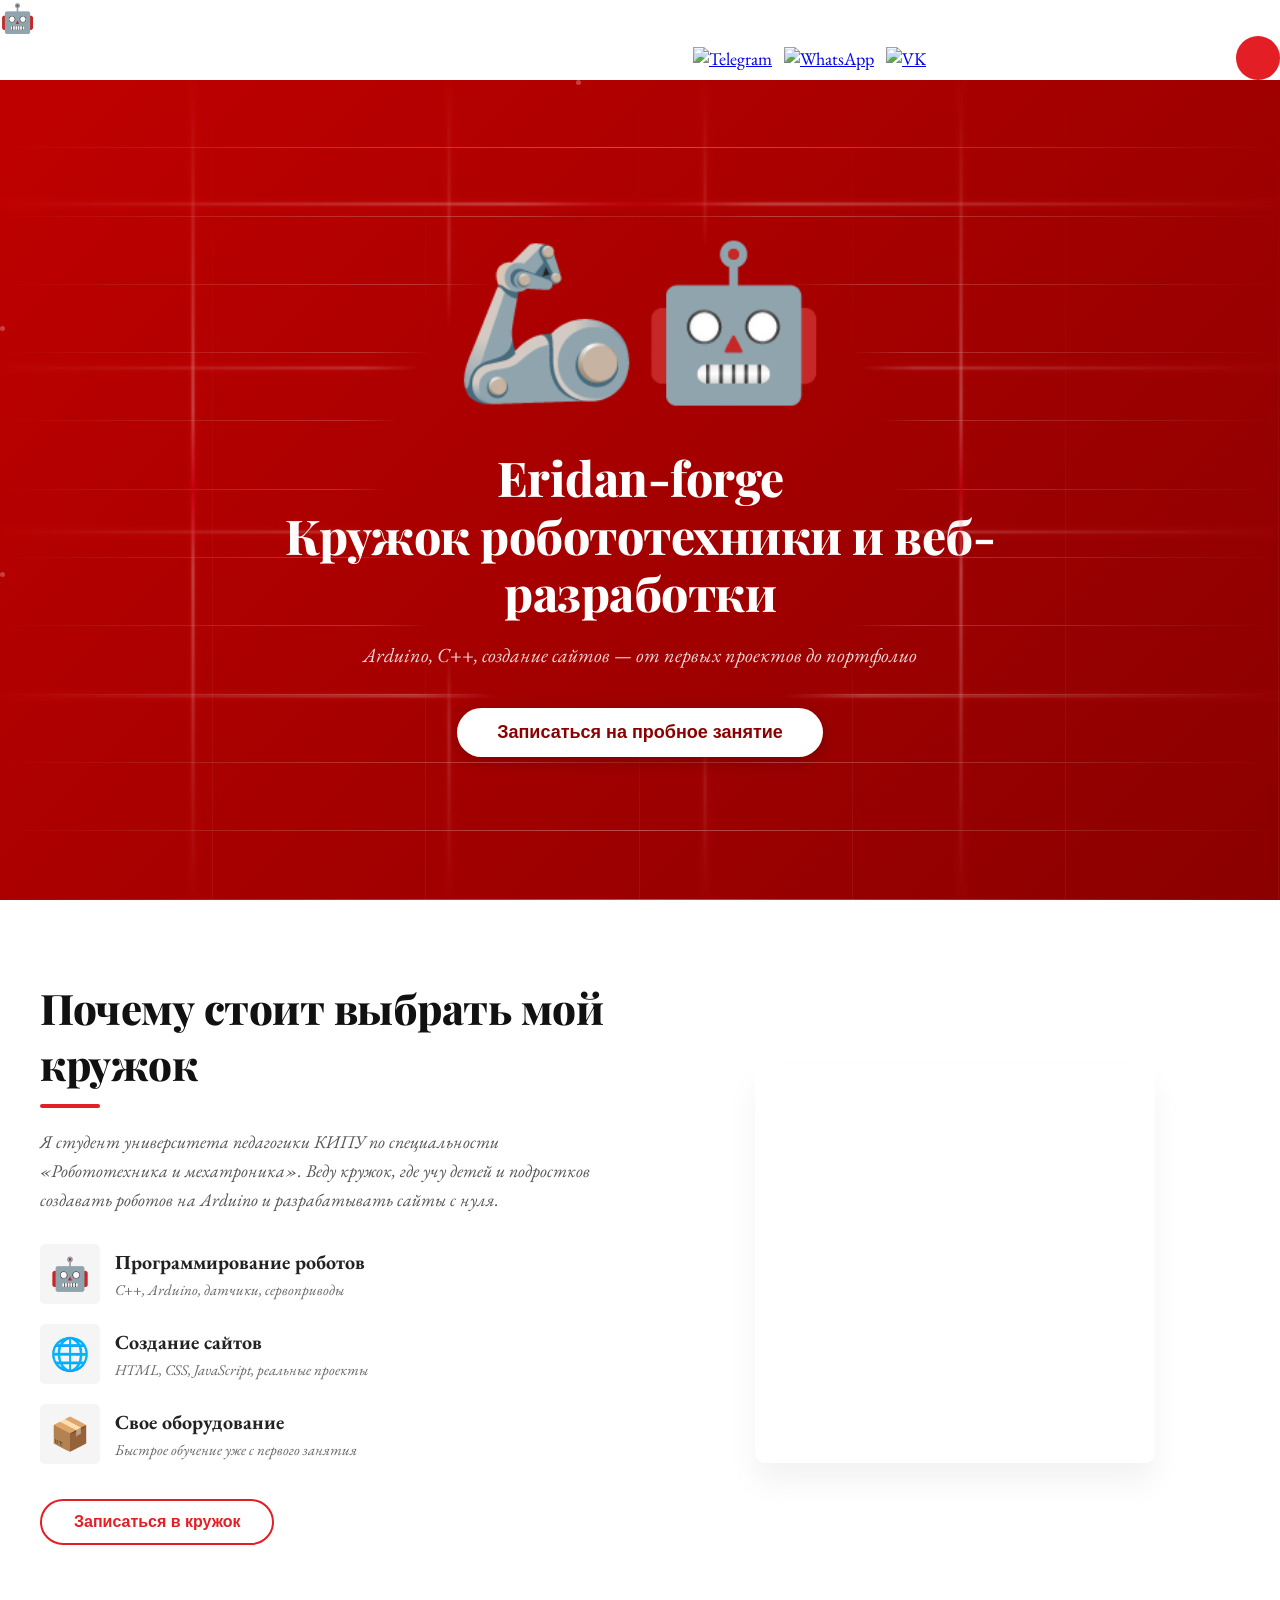
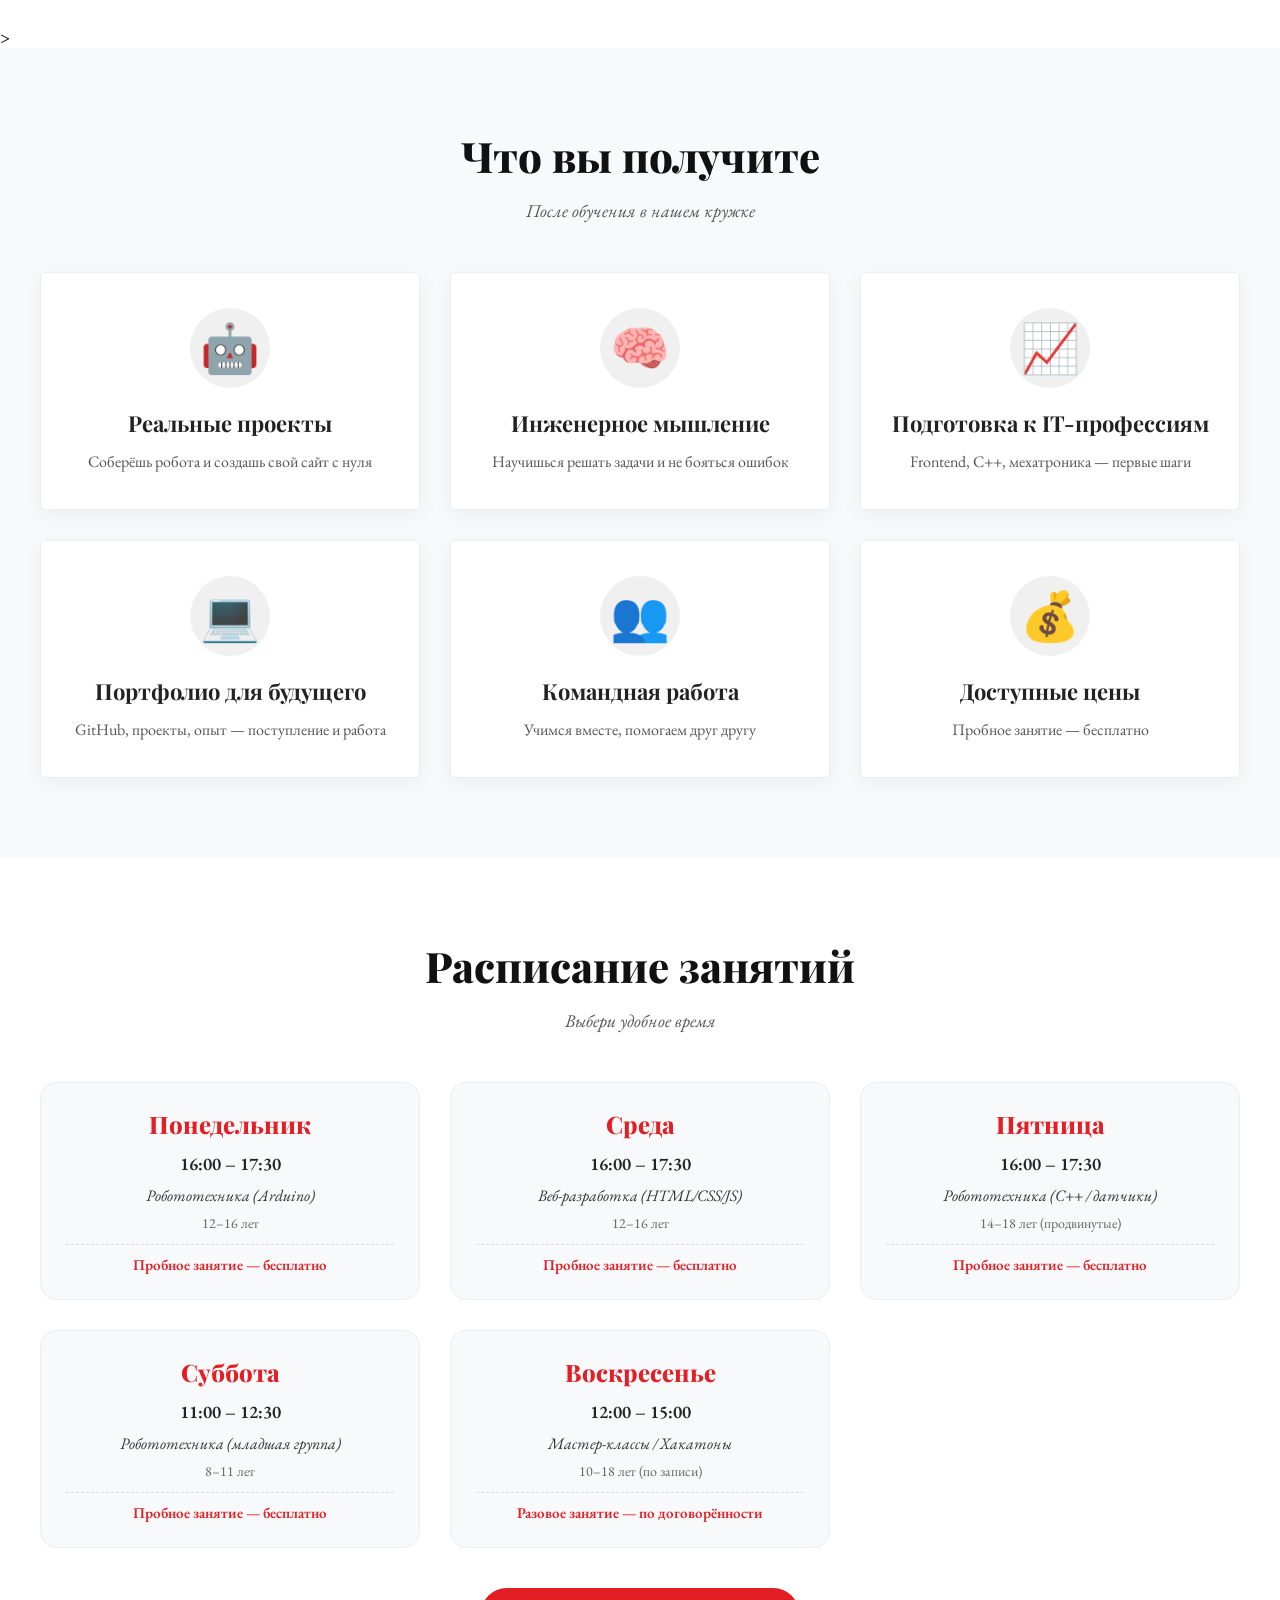
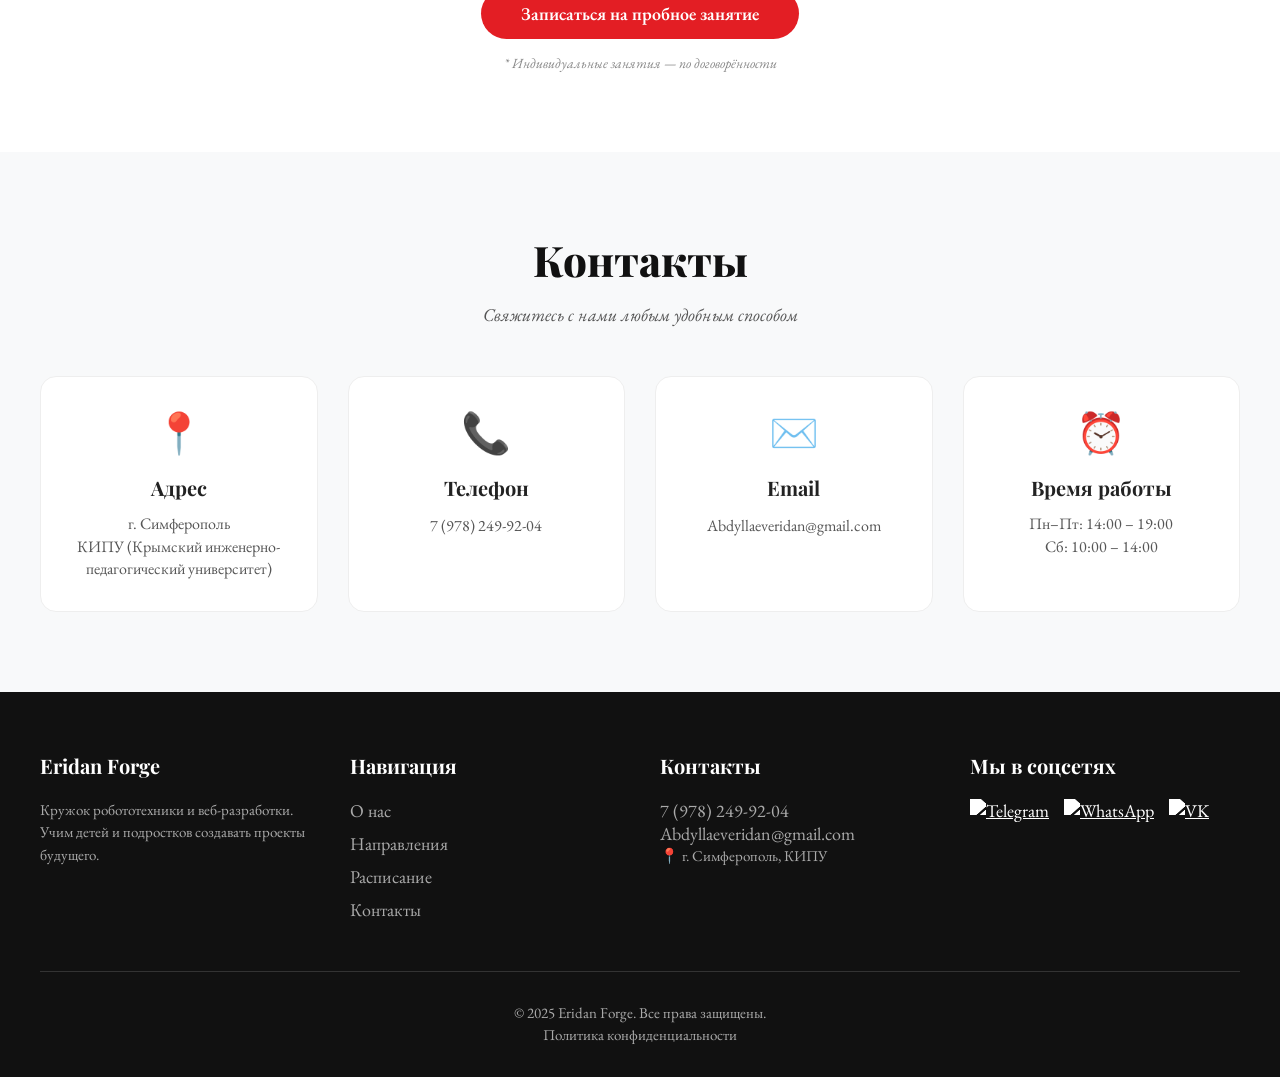
==== commit 52cb1687: "Добавил PWA: manifest и service worker" ====
--- a/ROBOT-SITE/index.html
+++ b/ROBOT-SITE/index.html
@@ -3,10 +3,21 @@
 <head>
     <!-- ЧАСТЬ 1 -->
     <meta charset="UTF-8">
+    <link rel="manifest" href="manifest.json">
     <meta name="viewport" content="width=device-width, initial-scale=1.0">
     <title>Eridan-forge | Робототехника</title>
     <link rel="stylesheet" href="style.css">
     <link rel="icon" type="image/svg+xml" href="data:image/svg+xml,<svg xmlns='http://www.w3.org/2000/svg' viewBox='0 0 100 100'><text y='.9em' font-size='90'>🤖</text></svg>">
+    <meta name="description" content="Кружок робототехники и веб-разработки в Симферополе. Arduino, C++, создание сайтов. Набор детей и подростков.">
+    <meta name="keywords" content="робототехника Симферополь, кружок робототехники, веб-разработка для детей, Arduino, C++, создание сайтов">
+    <meta name="author" content="Эридан Абдуллаев">
+
+
+    <meta name="yandex-verification" content="">
+    <meta name="google-site-verification" content="">
+
+
+
 </head>
 <body>
 
@@ -447,4 +458,4 @@
 <script src="script.js"></script>
 
 </body>
-</html>+</html>
--- a/ROBOT-SITE/style.css
+++ b/ROBOT-SITE/style.css
@@ -30,42 +30,41 @@
 }
 
 
-
-
+<<<<<<< HEAD
+=======
+
+/* ========== ШАПКА (АДАПТИВНАЯ) ========== */
+>>>>>>> f9872e4 (fix: адаптивная шапка, ховер, телефон)
 .topbar {
     background-color: #000;
     display: flex;
     justify-content: space-between;
     align-items: center;
-    padding: 20px 50px;
+    padding: 15px 20px;
     flex-wrap: wrap;
+    gap: 10px;
     position: sticky;
     top: 0;
     z-index: 997;
-    transition: box-shadow 0.3s ease;
-
 }
 
 .topbar.scrolled {
     box-shadow: 0 4px 15px rgba(0, 0, 0, 0.3);
 }
 
-
-
-
 .logo {
     display: flex;
     align-items: center;
-    gap: 10px;
+    gap: 8px;
 }
 
 .logo-icon {
-    font-size: 38px;
+    font-size: 28px;
 }
 
 .logo-text {
     color: white;
-    font-size: 26px;
+    font-size: 20px;
     font-weight: bold;
     letter-spacing: 1px;
 }
@@ -73,14 +72,14 @@
 .contacts {
     display: flex;
     align-items: center;
-    gap: 35px;
+    gap: 12px;
     flex-wrap: wrap;
     justify-content: flex-end;
 }
 
 .contacts a img {
-    width: 38px;
-    height: 38px;
+    width: 28px;
+    height: 28px;
     transition: transform 0.2s;
 }
 
@@ -90,24 +89,24 @@
 
 .phone {
     color: white;
-    font-size: 34px;
+    font-size: 16px;
     font-weight: 500;
-    letter-spacing: 1px;
     text-decoration: none;
+    white-space: nowrap;
 }
 
 .callback-btn {
     background: transparent;
     border: 1px solid white;
     color: white;
-    padding: 15px 35px;
-    font-size: 18px;
-    font-family: 'Courier New' monospace;
+    padding: 8px 16px;
+    font-size: 14px;
+    font-family: 'Courier New', monospace;
     font-weight: 600;
-    letter-spacing: 1px;
     cursor: pointer;
     transition: 0.3s;
     border-radius: 4px;
+    white-space: nowrap;
 }
 
 .callback-btn:hover {
@@ -118,18 +117,23 @@
 .menu-btn {
     background-color: #e31e24;
     border: none;
-    width: 50px;
-    height: 50px;
+    width: 44px;
+    height: 44px;
     border-radius: 50%;
     display: flex;
     flex-direction: column;
     justify-content: center;
     align-items: center;
-    gap: 6px;
+    gap: 5px;
     cursor: pointer;
     padding: 0;
 }
 
+
+<<<<<<< HEAD
+
+=======
+>>>>>>> f9872e4 (fix: адаптивная шапка, ховер, телефон)
 .menu-btn span {
     width: 28px;
     height: 3px;
@@ -1912,9 +1916,6 @@
     color: #e31e24;
 }
 
-
-
-
 body.menu-open .grid-neon,
 body.modal-open .grid-neon,
 body.menu-open .runner-h,
@@ -1928,4 +1929,55 @@
 .overlay,
 .call-modal-overlay {
     backdrop-filter: none !important;
-}+}
+
+
+<<<<<<< HEAD
+/* ЧАСТЬ 9 БОНУУС */
+=======
+
+/* ========== ТЕЛЕФОН: ФИКС ШАПКИ ========== */
+>>>>>>> f9872e4 (fix: адаптивная шапка, ховер, телефон)
+@media (max-width: 768px) {
+    .topbar {
+        flex-direction: column !important;
+        align-items: center !important;
+        padding: 12px 15px !important;
+    }
+    
+    .logo {
+        margin-bottom: 10px !important;
+        justify-content: center !important;
+    }
+    
+    .contacts {
+        display: flex !important;
+        flex-wrap: wrap !important;
+        justify-content: center !important;
+        gap: 10px !important;
+    }
+    
+    .phone {
+        font-size: 14px !important;
+        white-space: nowrap !important;
+    }
+    
+    .callback-btn {
+        padding: 5px 12px !important;
+        font-size: 12px !important;
+    }
+    
+    .menu-btn {
+        width: 40px !important;
+        height: 40px !important;
+    }
+    
+    .contacts a img {
+        width: 24px !important;
+        height: 24px !important;
+    }
+<<<<<<< HEAD
+}
+=======
+}
+>>>>>>> f9872e4 (fix: адаптивная шапка, ховер, телефон)
